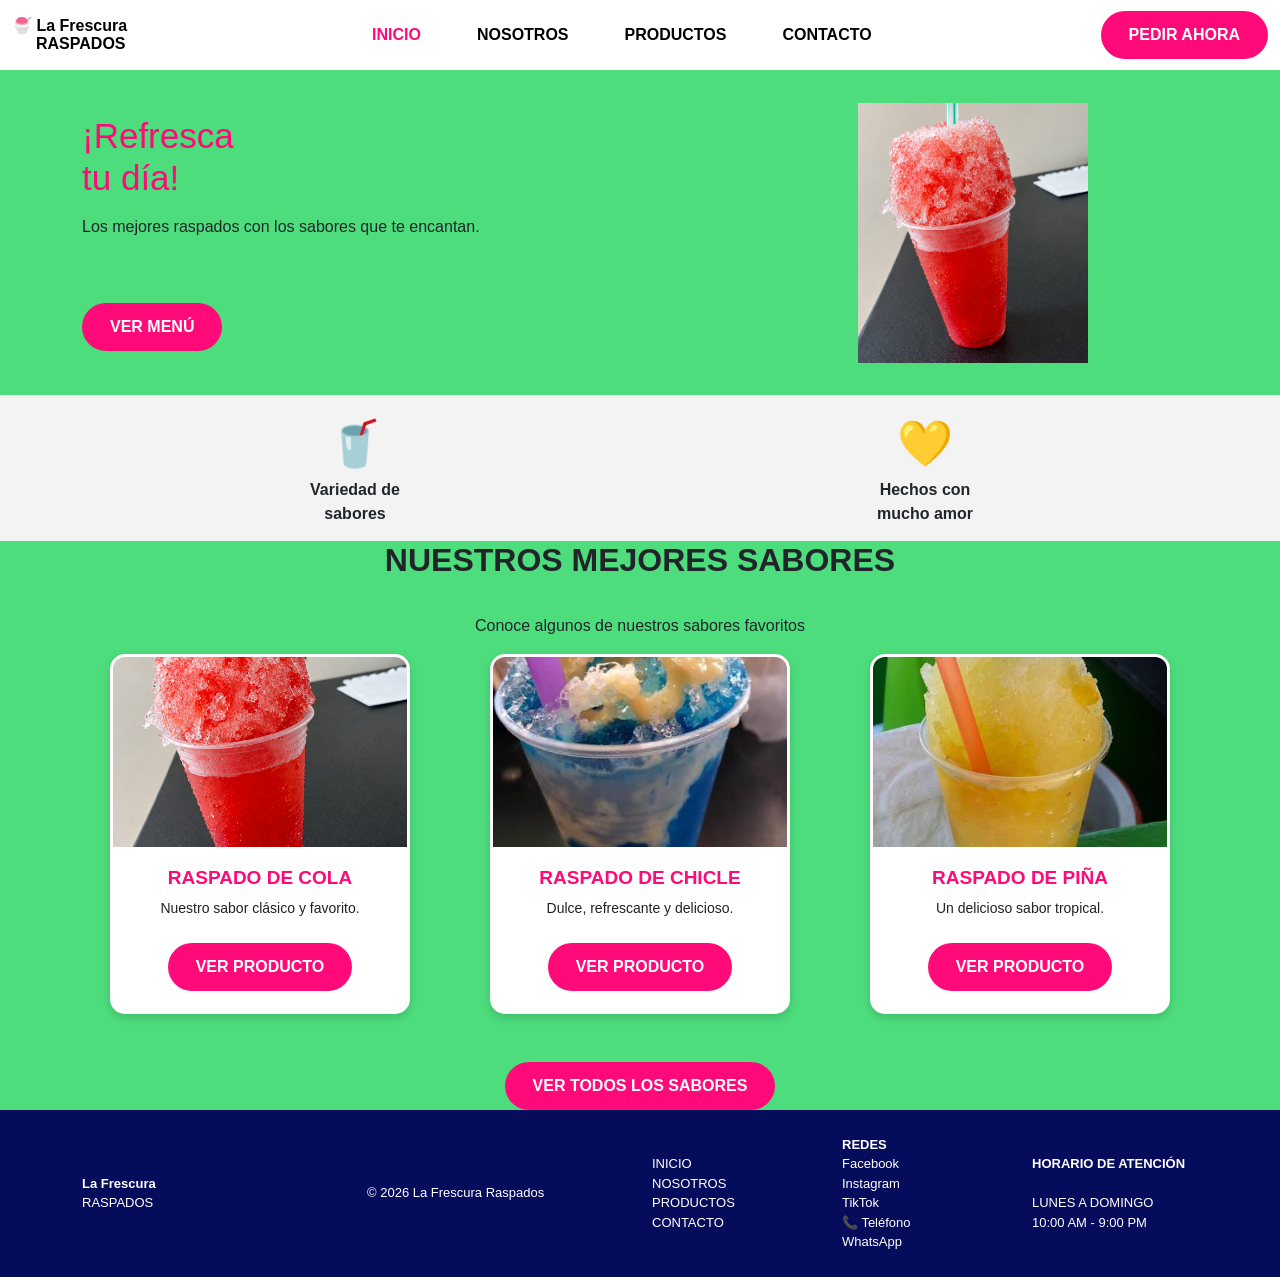
==== index.html @ 3ebfecfa "first commit" ====
<!DOCTYPE html>
<html lang="es">

<head>
    <meta charset="UTF-8">
    <meta name="viewport" content="width=device-width, initial-scale=1.0">

    <title>La Frescura Raspados</title>

    <link rel="stylesheet" href="css/bootstrap.css">
    <link rel="stylesheet" href="css/estilo.css">
</head>

<body>

<nav class="navbar navbar-expand">
    <div class="container-fluid">

        <a class="navbar-brand" href="index.html">
            🍧 La Frescura<br>
            <span class="ms-4">RASPADOS</span>
        </a>

        <div class="navbar-nav mx-auto">
            <a class="nav-link active" href="index.html">INICIO</a>
            <a class="nav-link" href="nosotros.html">NOSOTROS</a>
            <a class="nav-link" href="productos.html">PRODUCTOS</a>
            <a class="nav-link" href="contacto.html">CONTACTO</a>
        </div>

        <a href="productos.html" class="btn btn-rosado">
            PEDIR AHORA
        </a>

    </div>
</nav>


<section class="fondo-verde hero">

    <div class="container">

        <div class="row align-items-center">

            <div class="col-md-7">

                <h1>¡Refresca<br>tu día!</h1>

                <p class="mt-3">
                    Los mejores raspados con los sabores que te encantan.
                </p>

                <a href="productos.html"
                   class="btn btn-rosado mt-5">

                    VER MENÚ

                </a>

            </div>

            <div class="col-md-5 text-center">

                <img src="img/ba75a907-66b9-4c83-8964-df382645d1fd.png"
                     class="hero-img"
                     alt="Raspado">

            </div>

        </div>

    </div>

</section>


<section class="ventajas">

    <div class="container">

        <div class="row text-center">

            <div class="col-md-6">

                <div class="icono-ventaja">🥤</div>

                <div class="ventaja-texto">
                    Variedad de<br>sabores
                </div>

            </div>

            <div class="col-md-6">

                <div class="icono-ventaja">💛</div>

                <div class="ventaja-texto">
                    Hechos con<br>mucho amor
                </div>

            </div>

        </div>

    </div>

</section>
<!-- MEJORES SABORES -->

<section class="fondo-verde mejores-sabores">

    <div class="container">

        <h2 class="titulo-seccion">
            NUESTROS MEJORES SABORES
        </h2>

        <p class="text-center subtitulo-sabores">
            Conoce algunos de nuestros sabores favoritos
        </p>


        <div class="row g-4 justify-content-center">


            <!-- COLA -->

            <div class="col-12 col-sm-6 col-lg-4">

                <div class="card producto-card h-100">

                    <img src="img/ba75a907-66b9-4c83-8964-df382645d1fd.png"
                         class="card-img-top"
                         alt="Raspado de Cola">

                    <div class="card-body text-center">

                        <h5 class="card-title">
                            RASPADO DE COLA
                        </h5>

                        <p class="card-text">
                            Nuestro sabor clásico y favorito.
                        </p>

                        <a href="productos.html"
                           class="btn btn-rosado">

                            VER PRODUCTO

                        </a>

                    </div>

                </div>

            </div>


            <!-- CHICLE -->

            <div class="col-12 col-sm-6 col-lg-4">

                <div class="card producto-card h-100">

                    <img src="img/images.jpeg"
                         class="card-img-top"
                         alt="Raspado de Chicle">

                    <div class="card-body text-center">

                        <h5 class="card-title">
                            RASPADO DE CHICLE
                        </h5>

                        <p class="card-text">
                            Dulce, refrescante y delicioso.
                        </p>

                        <a href="productos.html"
                           class="btn btn-rosado">

                            VER PRODUCTO

                        </a>

                    </div>

                </div>

            </div>


            <!-- PIÑA -->

            <div class="col-12 col-sm-6 col-lg-4">

                <div class="card producto-card h-100">

                    <img src="img/images (1).jpeg"
                         class="card-img-top"
                         alt="Raspado de Piña">

                    <div class="card-body text-center">

                        <h5 class="card-title">
                            RASPADO DE PIÑA
                        </h5>

                        <p class="card-text">
                            Un delicioso sabor tropical.
                        </p>

                        <a href="productos.html"
                           class="btn btn-rosado">

                            VER PRODUCTO

                        </a>

                    </div>

                </div>

            </div>


        </div>


        <div class="text-center mt-5">

            <a href="productos.html"
               class="btn btn-rosado">

                VER TODOS LOS SABORES

            </a>

        </div>

    </div>

</section>


<footer>

    <div class="container">

        <div class="row align-items-center">

            <div class="col-md-3">
                <strong>La Frescura</strong><br>
                RASPADOS
            </div>

            <div class="col-md-3">
                © 2026 La Frescura Raspados
            </div>

            <div class="col-md-2">

                <ul>
                    <li><a href="index.html">INICIO</a></li>
                    <li><a href="nosotros.html">NOSOTROS</a></li>
                    <li><a href="productos.html">PRODUCTOS</a></li>
                    <li><a href="contacto.html">CONTACTO</a></li>
                </ul>

            </div>

            <div class="col-md-2">

                <strong>REDES</strong><br>
                Facebook<br>
                Instagram<br>
                TikTok<br>
                📞 Teléfono<br>
                WhatsApp

            </div>

            <div class="col-md-2">

                <strong>HORARIO DE ATENCIÓN</strong>
                <br><br>
                LUNES A DOMINGO<br>
                10:00 AM - 9:00 PM

            </div>

        </div>

    </div>

</footer>

</body>
</html>
---- css/estilo.css ----
:root {
    --verde: #4ddd7d;
    --rosado: #ff0a78;
    --azul: #060c5c;
    --blanco: #ffffff;
    --gris: #f3f3f3;
    --negro: #000000;
}

body {
    margin: 0;
    font-family: Arial, Helvetica, sans-serif;
    background-color: var(--gris);
}

.navbar {
    background-color: var(--blanco);
    min-height: 70px;
}

.navbar-brand {
    font-weight: bold;
    font-size: 16px;
    line-height: 18px;
}

.logo-helado {
    color: var(--rosado);
    font-size: 25px;
}

.nav-link {
    color: var(--negro) !important;
    font-weight: bold;
    margin: 0 20px;
}

.nav-link:hover,
.nav-link.active {
    color: var(--rosado) !important;
}

.btn-rosado {
    background-color: var(--rosado);
    color: white;
    border: none;
    border-radius: 25px;
    padding: 12px 28px;
    font-weight: bold;
}

.btn-rosado:hover {
    background-color: #df0064;
    color: white;
}

.fondo-verde {
    background-color: var(--verde);
}

/* INICIO */

.hero {
    min-height: 325px;
    display: flex;
    align-items: center;
}

.hero h1 {
    color: var(--rosado);
    font-size: 35px;
    font-weight: normal;
}

.hero-img {
    width: 230px;
    height: 260px;
    object-fit: cover;
}

.ventajas {
    background-color: var(--gris);
    padding: 15px 0;
}

.icono-ventaja {
    font-size: 45px;
}

.ventaja-texto {
    font-weight: bold;
}

/* NOSOTROS */

.nosotros {
    padding: 25px 0;
}

.img-local {
    width: 100%;
    max-width: 300px;
    height: 290px;
    object-fit: cover;
}

.titulo-seccion {
    font-weight: bold;
    text-align: center;
    margin-bottom: 35px;
}

.valores {
    padding: 20px 0;
    background-color: var(--gris);
}

.valor-icono {
    font-size: 35px;
}

/* PRODUCTOS */

/* PRODUCTOS */

.productos {
    padding: 40px 0 60px;
}

.producto-card {
    width: 100%;
    max-width: 300px;
    margin: auto;
    border: 3px solid #ffffff;
    border-radius: 15px;
    overflow: hidden;
    background-color: #ffffff;
    box-shadow: 0 4px 10px rgba(0, 0, 0, 0.15);
    transition: transform 0.2s;
}

.producto-card:hover {
    transform: translateY(-5px);
}

.producto-card img {
    width: 100%;
    height: 190px;
    object-fit: cover;
}

.producto-card .card-body {
    padding: 20px;
}

.producto-card .card-title {
    color: #ff0a78;
    font-weight: bold;
    font-size: 19px;
}

.producto-card .card-text {
    color: #222;
    font-size: 14px;
}

.producto-card .btn-rosado {
    margin-top: 8px;
}

/* CONTACTO */

.contacto {
    padding: 30px 0 50px;
}

.dato-contacto {
    font-size: 17px;
    font-weight: bold;
    margin-bottom: 35px;
}

.form-control {
    border-radius: 0;
    border: none;
    padding: 10px;
}

/* DETALLE PRODUCTO */

.detalle-producto {
    padding: 25px 0;
}

.detalle-img {
    width: 100%;
    max-width: 380px;
    height: 400px;
    object-fit: cover;
}

.precio {
    color: var(--rosado);
    font-size: 28px;
    font-weight: bold;
}

.btn-tamano {
    background-color: white;
    color: black;
    border: none;
    border-radius: 15px;
    padding: 8px 20px;
    font-weight: bold;
    margin-right: 15px;
}

.btn-tamano.activo {
    background-color: var(--rosado);
}

/* FOOTER */

footer {
    background-color: var(--azul);
    color: white;
    padding: 25px 0;
    font-size: 13px;
}

footer a {
    color: white;
    text-decoration: none;
}

footer a:hover {
    color: var(--rosado);
}

footer ul {
    list-style: none;
    padding: 0;
    margin: 0;
}

@media (max-width: 768px) {

    .hero {
        text-align: center;
        padding: 35px 0;
    }

    .hero-img {
        margin-top: 30px;
    }

    .nav-link {
        margin: 5px 0;
    }

    footer {
        text-align: center;
    }

    footer .col-md-3 {
        margin-bottom: 20px;
    }
    /* MEJORES SABORES */

.mejores-sabores {
    background-color: #ffffff;
    padding: 45px 0 55px;
}

.subtitulo-sabores {
    color: #444;
    margin-top: -20px;
    margin-bottom: 30px;
}

.sabor-card {
    border: none;
    border-radius: 15px;
    overflow: hidden;
    box-shadow: 0 4px 12px rgba(0, 0, 0, 0.15);
    max-width: 250px;
    margin: auto;
    transition: transform 0.2s;
}

.sabor-card:hover {
    transform: translateY(-5px);
}

.sabor-card img {
    width: 100%;
    height: 170px;
    object-fit: cover;
}

.sabor-card .card-body {
    padding: 18px;
}

.sabor-card h5 {
    color: #ff0a78;
    font-weight: bold;
    font-size: 17px;
}

.sabor-card p {
    color: #333;
    font-size: 14px;
    margin-bottom: 0;
}
.mejores-sabores {
    padding: 40px 0 60px;
}

.subtitulo-sabores {
    margin-top: -20px;
    margin-bottom: 30px;
    color: #222;
}
}
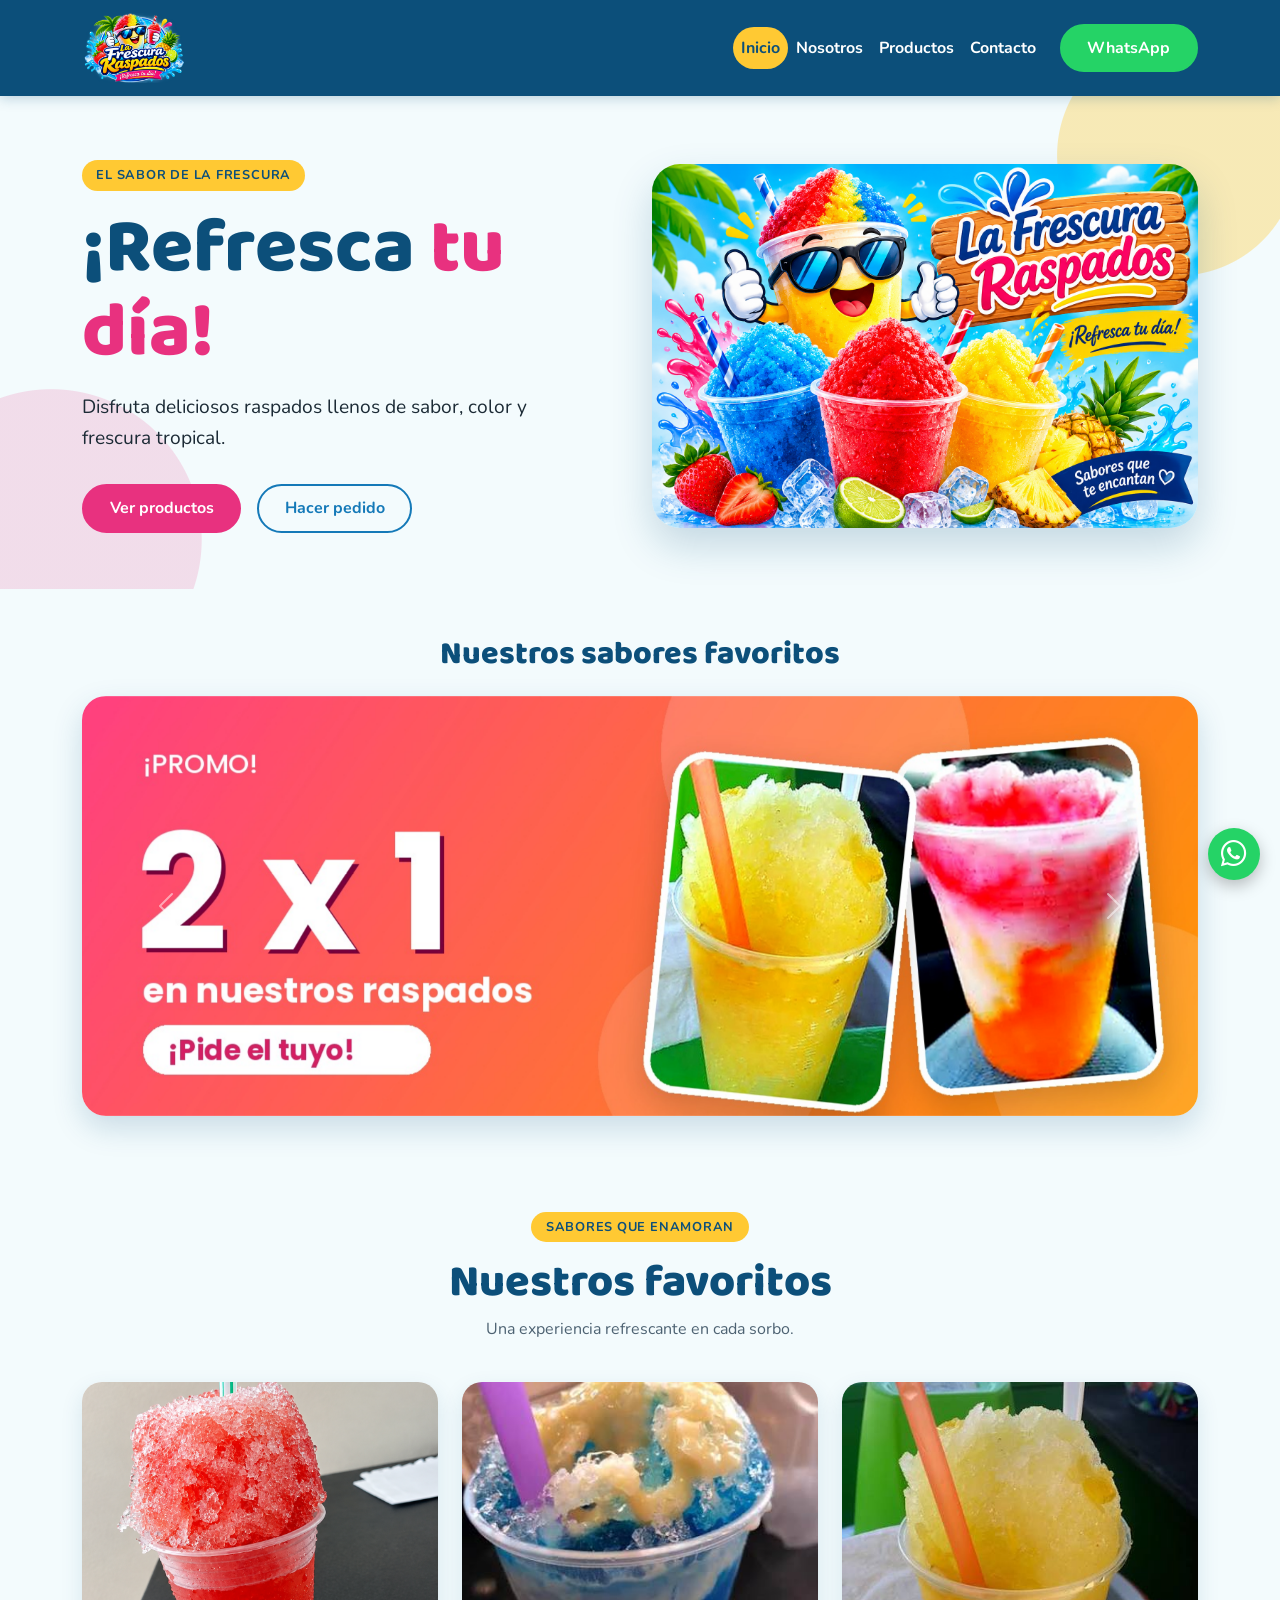
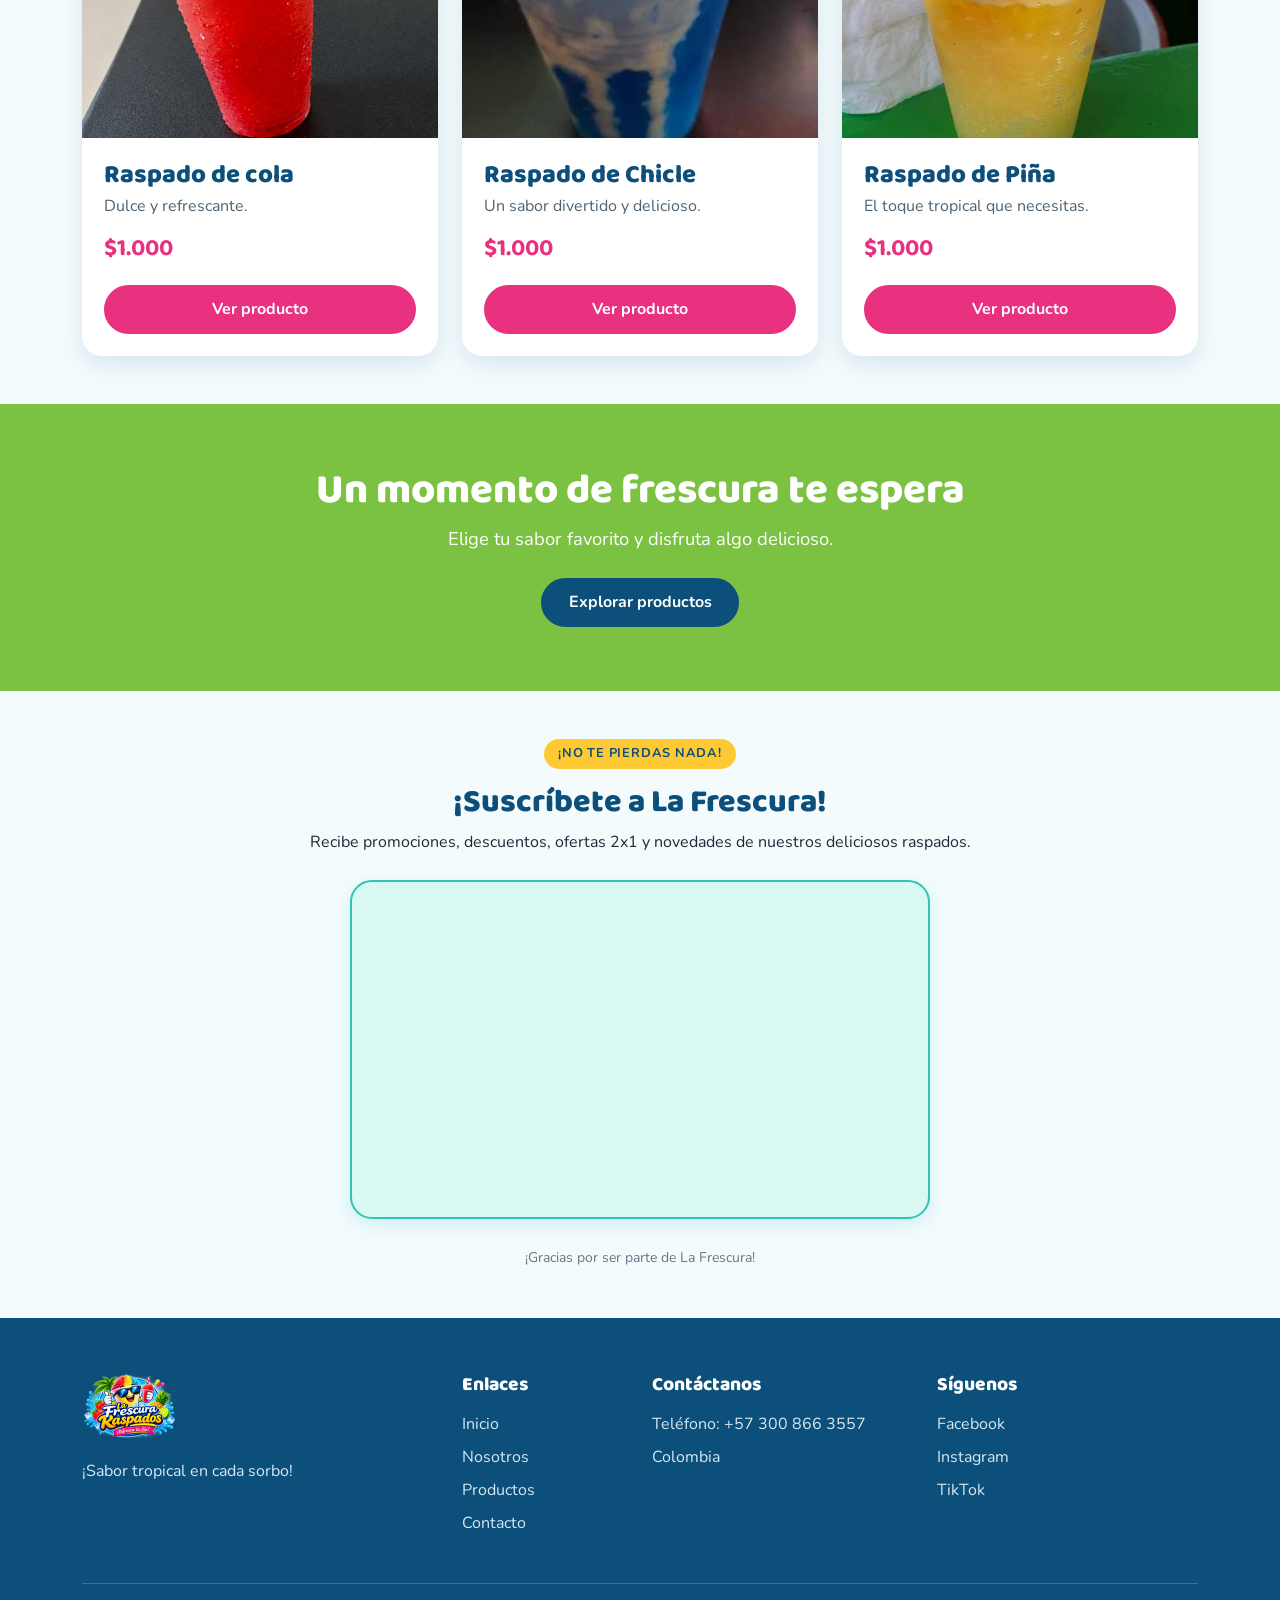
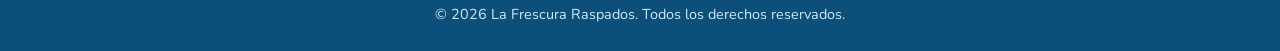
==== commit 3022b5ab: "Actualización del proyecto de raspados" ====
--- a/index.html
+++ b/index.html
@@ -1,300 +1,247 @@
 <!DOCTYPE html>
 <html lang="es">
-
+    <link rel="stylesheet" href="https://cdn.jsdelivr.net/npm/bootstrap-icons@1.11.3/font/bootstrap-icons.min.css">
 <head>
     <meta charset="UTF-8">
     <meta name="viewport" content="width=device-width, initial-scale=1.0">
-
-    <title>La Frescura Raspados</title>
-
+    <title>Inicio | La Frescura Raspados</title>
     <link rel="stylesheet" href="css/bootstrap.css">
     <link rel="stylesheet" href="css/estilo.css">
 </head>
-
 <body>
 
-<nav class="navbar navbar-expand">
-    <div class="container-fluid">
-
-        <a class="navbar-brand" href="index.html">
-            🍧 La Frescura<br>
-            <span class="ms-4">RASPADOS</span>
-        </a>
-
-        <div class="navbar-nav mx-auto">
-            <a class="nav-link active" href="index.html">INICIO</a>
-            <a class="nav-link" href="nosotros.html">NOSOTROS</a>
-            <a class="nav-link" href="productos.html">PRODUCTOS</a>
-            <a class="nav-link" href="contacto.html">CONTACTO</a>
-        </div>
-
-        <a href="productos.html" class="btn btn-rosado">
-            PEDIR AHORA
-        </a>
-
+<nav class="navbar navbar-expand-lg navbar-dark barra-navegacion sticky-top">
+    <div class="container">
+
+       <a class="navbar-brand logo" href="index.html">
+    <img src="./img/Logo tropical de raspados refrescantes.png"
+         alt="La Frescura Raspados"
+         class="logo-imagen">
+</a>
+
+        <button class="navbar-toggler" type="button" data-bs-toggle="collapse"
+                data-bs-target="#menuPrincipal" aria-controls="menuPrincipal"
+                aria-expanded="false" aria-label="Abrir menú">
+            <span class="navbar-toggler-icon"></span>
+        </button>
+
+        <div class="collapse navbar-collapse" id="menuPrincipal">
+            <ul class="navbar-nav ms-auto align-items-lg-center">
+                <li class="nav-item"><a class="nav-link activo" href="index.html">Inicio</a></li>
+                <li class="nav-item"><a class="nav-link" href="nosotros.html">Nosotros</a></li>
+                <li class="nav-item"><a class="nav-link" href="productos.html">Productos</a></li>
+                <li class="nav-item"><a class="nav-link" href="contacto.html">Contacto</a></li>
+                <li class="nav-item ms-lg-3">
+                    <a class="btn btn-whatsapp" href="https://wa.me/573008663557" target="_blank">
+                        WhatsApp
+                    </a>
+                </li>
+            </ul>
+        </div>
     </div>
 </nav>
 
-
-<section class="fondo-verde hero">
-
+<header class="portada">
     <div class="container">
-
         <div class="row align-items-center">
-
-            <div class="col-md-7">
-
-                <h1>¡Refresca<br>tu día!</h1>
-
-                <p class="mt-3">
-                    Los mejores raspados con los sabores que te encantan.
-                </p>
-
-                <a href="productos.html"
-                   class="btn btn-rosado mt-5">
-
-                    VER MENÚ
-
-                </a>
-
-            </div>
-
-            <div class="col-md-5 text-center">
-
-                <img src="img/ba75a907-66b9-4c83-8964-df382645d1fd.png"
-                     class="hero-img"
-                     alt="Raspado">
-
-            </div>
-
-        </div>
-
-    </div>
-
-</section>
-
-
-<section class="ventajas">
-
+            <div class="col-lg-6 texto-portada">
+                <span class="etiqueta">EL SABOR DE LA FRESCURA</span>
+                <h1>¡Refresca <span>tu día!</span></h1>
+                <p>Disfruta deliciosos raspados llenos de sabor, color y frescura tropical.</p>
+                <div class="d-flex flex-wrap gap-3">
+                    <a href="productos.html" class="btn btn-rosa">Ver productos</a>
+                    <a href="https://wa.me/573008663557?text=Hola,%20quiero%20hacer%20un%20pedido"
+                       class="btn btn-outline-azul" target="_blank">Hacer pedido</a>
+                </div>
+            </div>
+            <div class="col-lg-6">
+                <img src="img/Cartel tropical de raspados refrescantes.png"
+                     class="img-fluid imagen-portada"
+                     alt="Raspados tropicales de fresa, chicle y piña">
+            </div>
+        </div>
+    </div>
+</header>
+
+<section class="container py-5">
+    <h2 class="text-center mb-4">Nuestros sabores favoritos</h2>
+
+    <div id="carruselSabores" class="carousel slide" data-bs-ride="carousel">
+
+        <div class="carousel-inner">
+
+            <div class="carousel-item active">
+                <img src="img/banner_1_2x1.jpg" class="d-block w-100" alt="Raspado de piña">
+                <div class="carousel-caption">
+                </div>
+            </div>
+
+            <div class="carousel-item">
+                <img src="img/banner_2_cola.jpg" class="d-block w-100" alt="Raspado de piña y cola">
+                <div class="carousel-caption">
+                </div>
+            </div>
+
+            <div class="carousel-item">
+                <img src="img/banner_3_bien_frio.jpg" class="d-block w-100" alt="Raspado de limon">
+                <div class="carousel-caption">
+                </div>
+            </div>
+
+        </div>
+
+        <button class="carousel-control-prev" type="button"
+            data-bs-target="#carruselSabores" data-bs-slide="prev">
+            <span class="carousel-control-prev-icon"></span>
+        </button>
+
+        <button class="carousel-control-next" type="button"
+            data-bs-target="#carruselSabores" data-bs-slide="next">
+            <span class="carousel-control-next-icon"></span>
+        </button>
+
+    </div>
+</section>
+
+<section class="seccion container py-5">
+    <div class="titulo-seccion text-center">
+        <span class="etiqueta">SABORES QUE ENAMORAN</span>
+        <h2>Nuestros favoritos</h2>
+        <p>Una experiencia refrescante en cada sorbo.</p>
+    </div>
+
+    <div class="row g-4 mt-3">
+        <div class="col-md-4">
+            <article class="producto-card">
+                <img src="img/ba75a907-66b9-4c83-8964-df382645d1fd.png" class="producto-foto foto-fresa"
+                     alt="Raspado de fresa">
+                <div class="producto-info">
+                    <h3>Raspado de cola</h3>
+                    <p>Dulce y refrescante.</p>
+                    <strong>$1.000</strong>
+                    <a href="productos.html" class="btn btn-rosa w-100 mt-3">Ver producto</a>
+                </div>
+            </article>
+        </div>
+
+        <div class="col-md-4">
+            <article class="producto-card">
+                <img src="img/images.jpeg" class="producto-foto foto-chicle"
+                     alt="Raspado de chicle">
+                <div class="producto-info">
+                    <h3>Raspado de Chicle</h3>
+                    <p>Un sabor divertido y delicioso.</p>
+                    <strong>$1.000</strong>
+                    <a href="productos.html" class="btn btn-rosa w-100 mt-3">Ver producto</a>
+                </div>
+            </article>
+        </div>
+
+        <div class="col-md-4">
+            <article class="producto-card">
+                <img src="img/images (1).jpeg" class="producto-foto foto-pina"
+                     alt="Raspado de piña">
+                <div class="producto-info">
+                    <h3>Raspado de Piña</h3>
+                    <p>El toque tropical que necesitas.</p>
+                    <strong>$1.000</strong>
+                    <a href="productos.html" class="btn btn-rosa w-100 mt-3">Ver producto</a>
+                </div>
+            </article>
+        </div>
+    </div>
+</section>
+
+<section class="franja-verde">
+    <div class="container text-center">
+        <h2>Un momento de frescura te espera</h2>
+        <p>Elige tu sabor favorito y disfruta algo delicioso.</p>
+        <a href="productos.html" class="btn btn-azul">Explorar productos</a>
+    </div>
+</section>
+
+<section class="suscripcion py-5">
+    <div class="container text-center">
+
+        <span class="etiqueta">¡NO TE PIERDAS NADA!</span>
+
+        <h2>¡Suscríbete a La Frescura!</h2>
+
+        <p>
+            Recibe promociones, descuentos, ofertas 2x1
+            y novedades de nuestros deliciosos raspados.
+        </p>
+
+        <div class="newsletter-contenedor">
+            <iframe
+                width="540"
+                height="305"
+                src="https://3475ad88.sibforms.com/v2/serve/[base64]"
+                frameborder="0"
+                scrolling="auto"
+                allowfullscreen
+                loading="lazy">
+            </iframe>
+        </div>
+
+        <small>¡Gracias por ser parte de La Frescura!</small>
+
+    </div>
+</section>
+
+<footer class="pie-pagina">
     <div class="container">
-
-        <div class="row text-center">
-
-            <div class="col-md-6">
-
-                <div class="icono-ventaja">🥤</div>
-
-                <div class="ventaja-texto">
-                    Variedad de<br>sabores
-                </div>
-
-            </div>
-
-            <div class="col-md-6">
-
-                <div class="icono-ventaja">💛</div>
-
-                <div class="ventaja-texto">
-                    Hechos con<br>mucho amor
-                </div>
-
-            </div>
-
-        </div>
-
-    </div>
-
-</section>
-<!-- MEJORES SABORES -->
-
-<section class="fondo-verde mejores-sabores">
-
-    <div class="container">
-
-        <h2 class="titulo-seccion">
-            NUESTROS MEJORES SABORES
-        </h2>
-
-        <p class="text-center subtitulo-sabores">
-            Conoce algunos de nuestros sabores favoritos
-        </p>
-
-
-        <div class="row g-4 justify-content-center">
-
-
-            <!-- COLA -->
-
-            <div class="col-12 col-sm-6 col-lg-4">
-
-                <div class="card producto-card h-100">
-
-                    <img src="img/ba75a907-66b9-4c83-8964-df382645d1fd.png"
-                         class="card-img-top"
-                         alt="Raspado de Cola">
-
-                    <div class="card-body text-center">
-
-                        <h5 class="card-title">
-                            RASPADO DE COLA
-                        </h5>
-
-                        <p class="card-text">
-                            Nuestro sabor clásico y favorito.
-                        </p>
-
-                        <a href="productos.html"
-                           class="btn btn-rosado">
-
-                            VER PRODUCTO
-
-                        </a>
-
-                    </div>
-
-                </div>
-
-            </div>
-
-
-            <!-- CHICLE -->
-
-            <div class="col-12 col-sm-6 col-lg-4">
-
-                <div class="card producto-card h-100">
-
-                    <img src="img/images.jpeg"
-                         class="card-img-top"
-                         alt="Raspado de Chicle">
-
-                    <div class="card-body text-center">
-
-                        <h5 class="card-title">
-                            RASPADO DE CHICLE
-                        </h5>
-
-                        <p class="card-text">
-                            Dulce, refrescante y delicioso.
-                        </p>
-
-                        <a href="productos.html"
-                           class="btn btn-rosado">
-
-                            VER PRODUCTO
-
-                        </a>
-
-                    </div>
-
-                </div>
-
-            </div>
-
-
-            <!-- PIÑA -->
-
-            <div class="col-12 col-sm-6 col-lg-4">
-
-                <div class="card producto-card h-100">
-
-                    <img src="img/images (1).jpeg"
-                         class="card-img-top"
-                         alt="Raspado de Piña">
-
-                    <div class="card-body text-center">
-
-                        <h5 class="card-title">
-                            RASPADO DE PIÑA
-                        </h5>
-
-                        <p class="card-text">
-                            Un delicioso sabor tropical.
-                        </p>
-
-                        <a href="productos.html"
-                           class="btn btn-rosado">
-
-                            VER PRODUCTO
-
-                        </a>
-
-                    </div>
-
-                </div>
-
-            </div>
-
-
-        </div>
-
-
-        <div class="text-center mt-5">
-
-            <a href="productos.html"
-               class="btn btn-rosado">
-
-                VER TODOS LOS SABORES
-
-            </a>
-
-        </div>
-
-    </div>
-
-</section>
-
-
-<footer>
-
-    <div class="container">
-
-        <div class="row align-items-center">
-
-            <div class="col-md-3">
-                <strong>La Frescura</strong><br>
-                RASPADOS
-            </div>
-
-            <div class="col-md-3">
-                © 2026 La Frescura Raspados
-            </div>
-
-            <div class="col-md-2">
-
-                <ul>
-                    <li><a href="index.html">INICIO</a></li>
-                    <li><a href="nosotros.html">NOSOTROS</a></li>
-                    <li><a href="productos.html">PRODUCTOS</a></li>
-                    <li><a href="contacto.html">CONTACTO</a></li>
-                </ul>
-
-            </div>
-
-            <div class="col-md-2">
-
-                <strong>REDES</strong><br>
-                Facebook<br>
-                Instagram<br>
-                TikTok<br>
-                📞 Teléfono<br>
-                WhatsApp
-
-            </div>
-
-            <div class="col-md-2">
-
-                <strong>HORARIO DE ATENCIÓN</strong>
-                <br><br>
-                LUNES A DOMINGO<br>
-                10:00 AM - 9:00 PM
-
-            </div>
-
-        </div>
-
-    </div>
-
+        <div class="row gy-4">
+            <div class="col-lg-4">
+<a class="navbar-brand logo" href="index.html">
+    <img src="./img/Logo tropical de raspados refrescantes.png"
+         alt="La Frescura Raspados"
+         class="logo-imagen">
+</a>
+                <p>¡Sabor tropical en cada sorbo!</p>
+            </div>
+            <div class="col-lg-2 col-6">
+                <h5>Enlaces</h5>
+                <a href="index.html">Inicio</a>
+                <a href="nosotros.html">Nosotros</a>
+                <a href="productos.html">Productos</a>
+                <a href="contacto.html">Contacto</a>
+            </div>
+            <div class="col-lg-3 col-6">
+                <h5>Contáctanos</h5>
+                <p>Teléfono: +57 300 866 3557</p>
+                <p>Colombia</p>
+            </div>
+            <div class="col-lg-3">
+                <h5>Síguenos</h5>
+                <div class="redes">
+                    <a href="#" aria-label="Facebook">Facebook</a>
+                    <a href="#" aria-label="Instagram">Instagram</a>
+                    <a href="#" aria-label="TikTok">TikTok</a>
+                </div>
+            </div>
+        </div>
+        <div class="copyright">
+            © 2026 La Frescura Raspados. Todos los derechos reservados.
+        </div>
+    </div>
 </footer>
 
+<a class="flotante-whatsapp"
+   href="https://wa.me/573008663557"
+   target="_blank"
+   rel="noopener noreferrer"
+   aria-label="Contactar por WhatsApp">
+    <i class="bi bi-whatsapp"></i>
+</a>
+
+<button id="volverArriba"
+        class="volver-arriba"
+        aria-label="Volver arriba">↑</button>
+
+
+
+<script src="js/bootstrap.bundle.js"></script>
+<script src="js/script.js"></script>
 </body>
 </html>
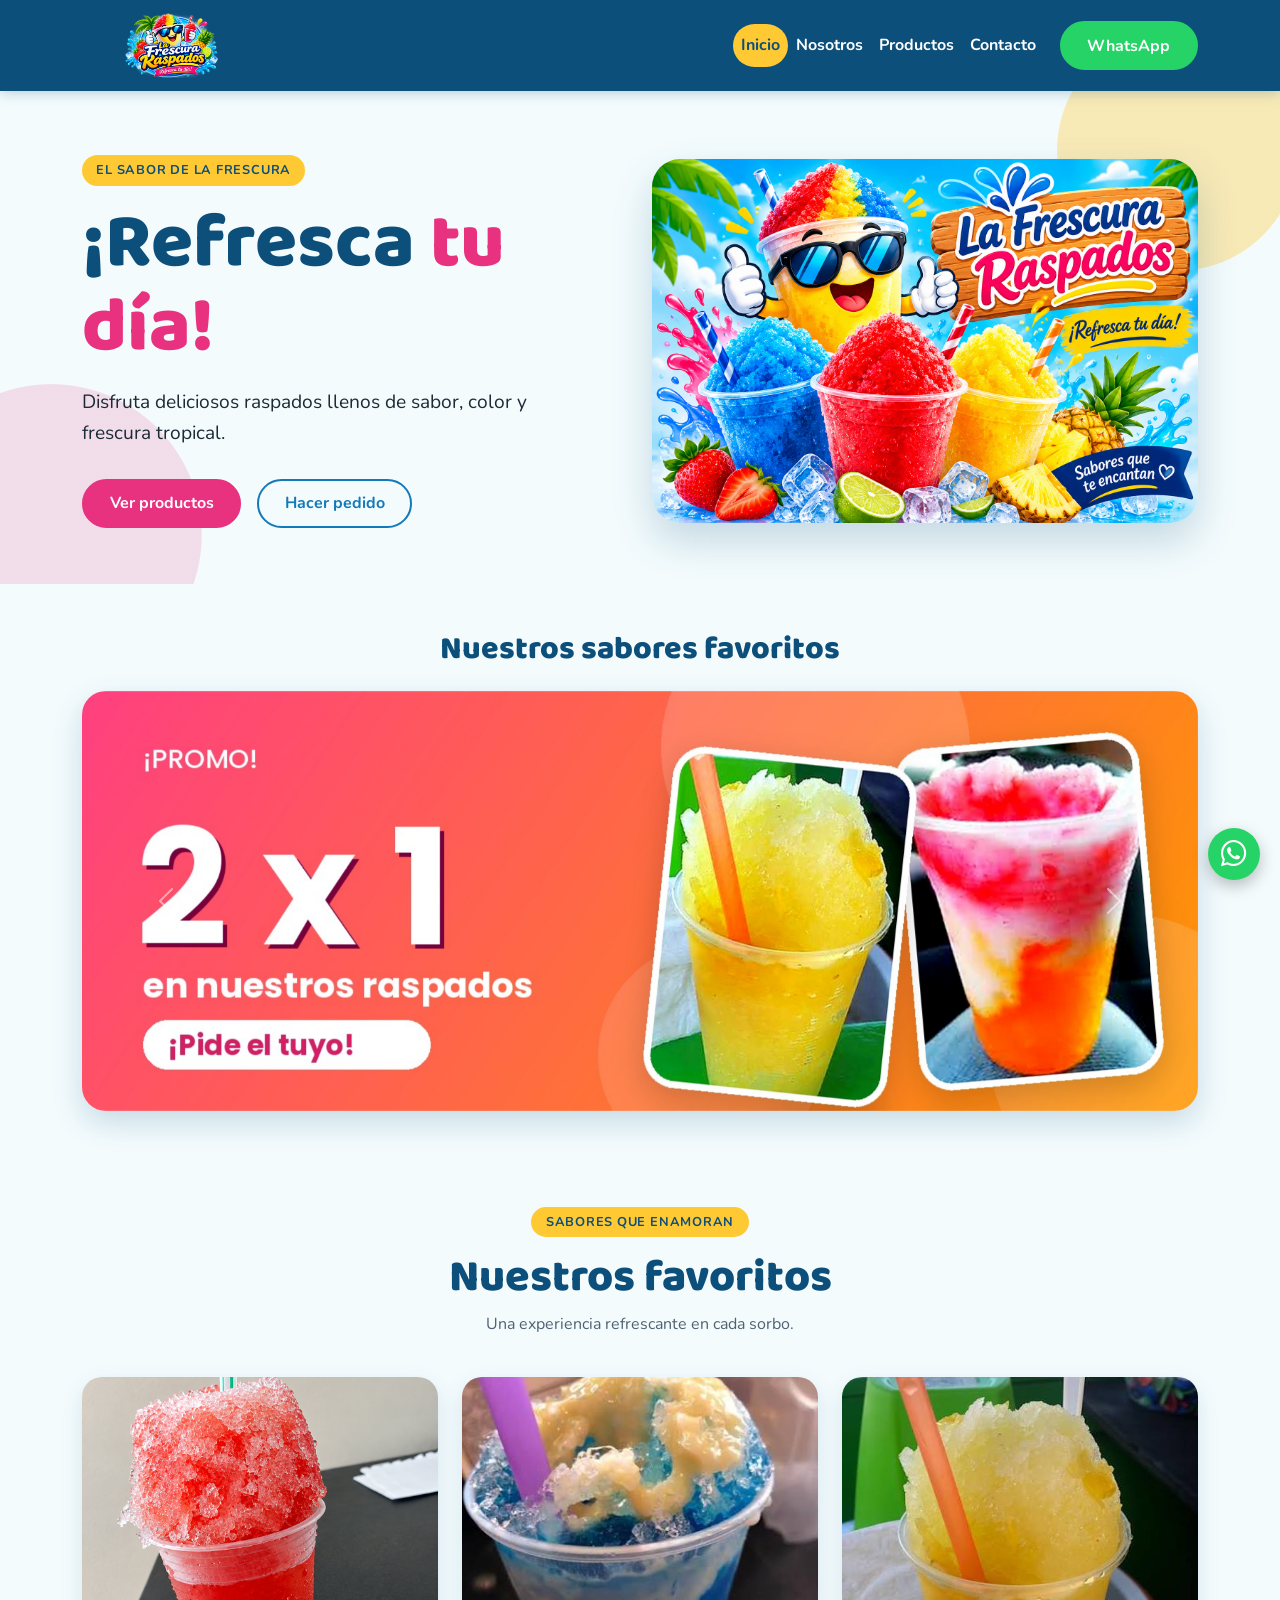
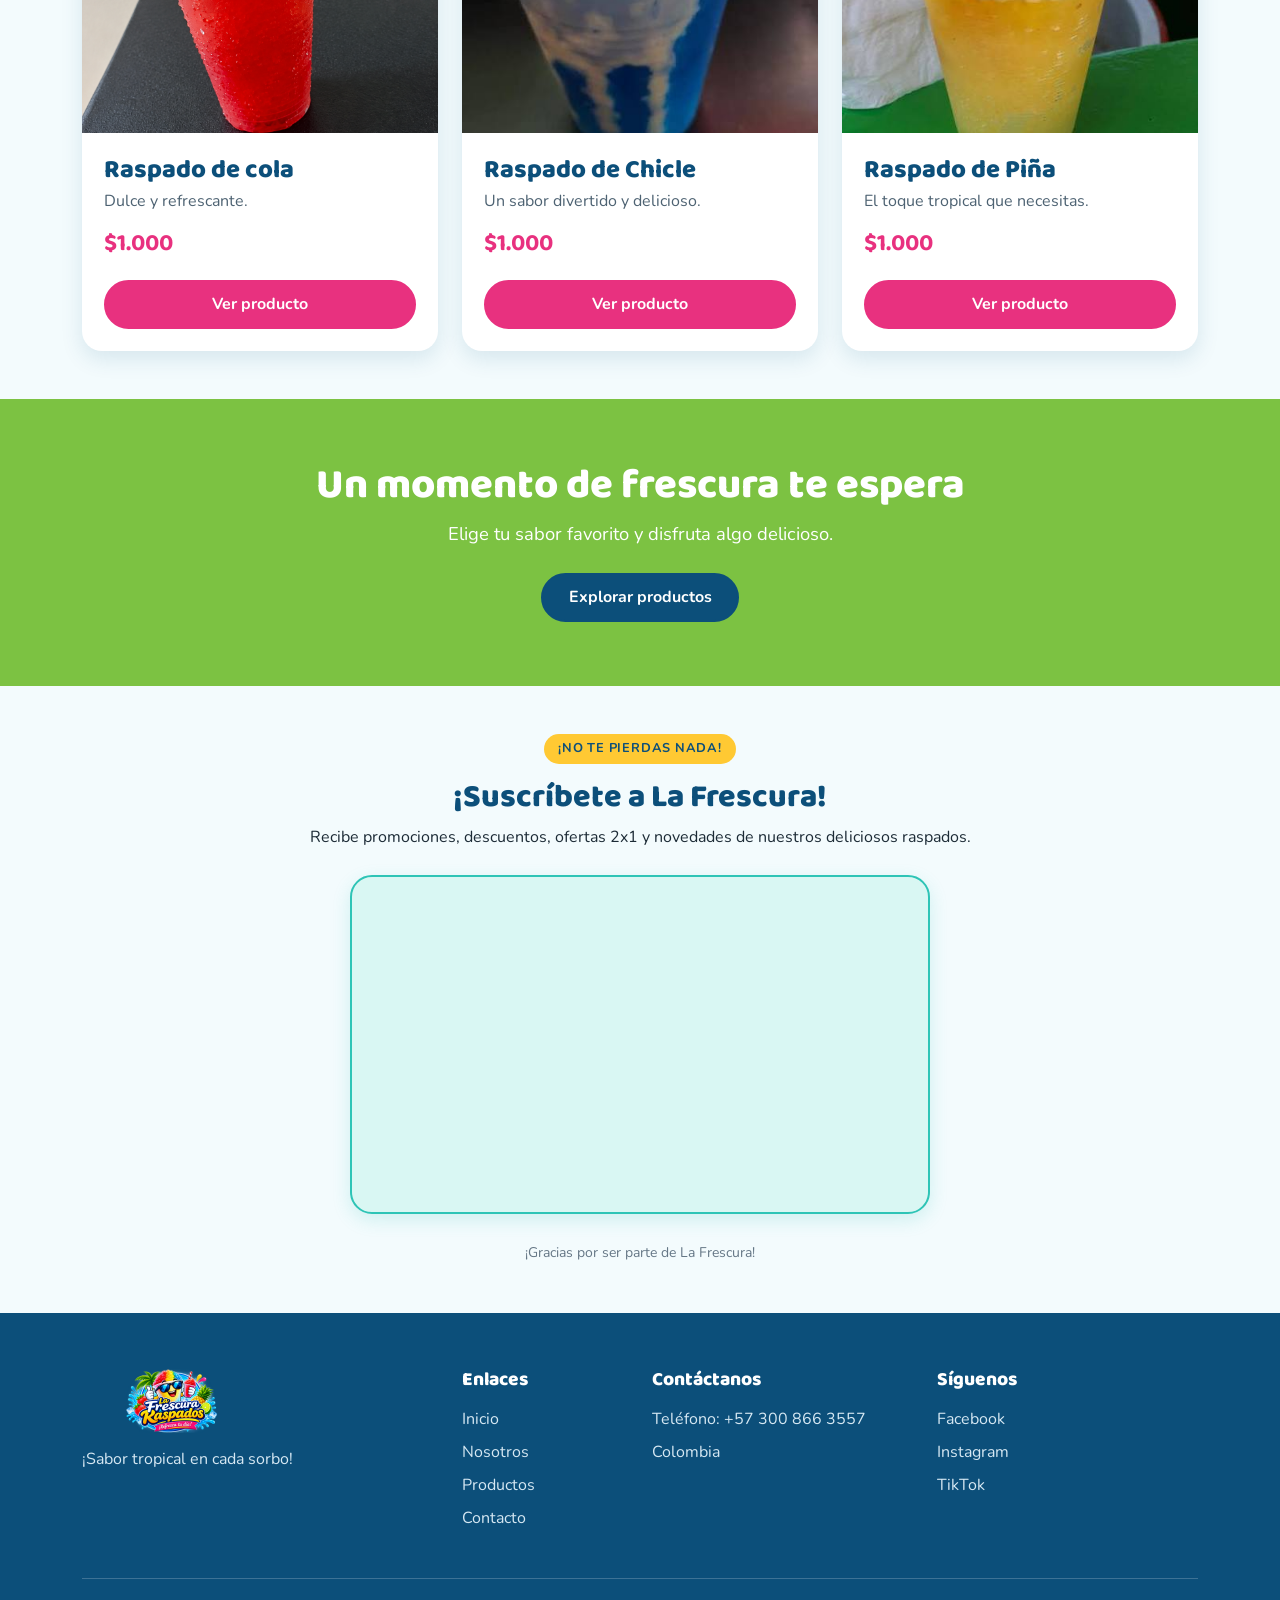
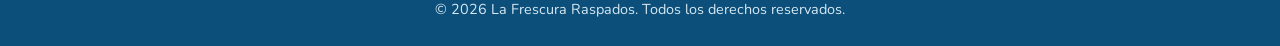
==== commit 2fcbc390: "w" ====
--- a/index.html
+++ b/index.html
@@ -1,12 +1,14 @@
 <!DOCTYPE html>
 <html lang="es">
-    <link rel="stylesheet" href="https://cdn.jsdelivr.net/npm/bootstrap-icons@1.11.3/font/bootstrap-icons.min.css">
+    
 <head>
     <meta charset="UTF-8">
     <meta name="viewport" content="width=device-width, initial-scale=1.0">
     <title>Inicio | La Frescura Raspados</title>
     <link rel="stylesheet" href="css/bootstrap.css">
     <link rel="stylesheet" href="css/estilo.css">
+    <link rel="stylesheet" href="https://cdn.jsdelivr.net/npm/bootstrap-icons@1.11.3/font/bootstrap-icons.min.css">
+<head>
 </head>
 <body>
 
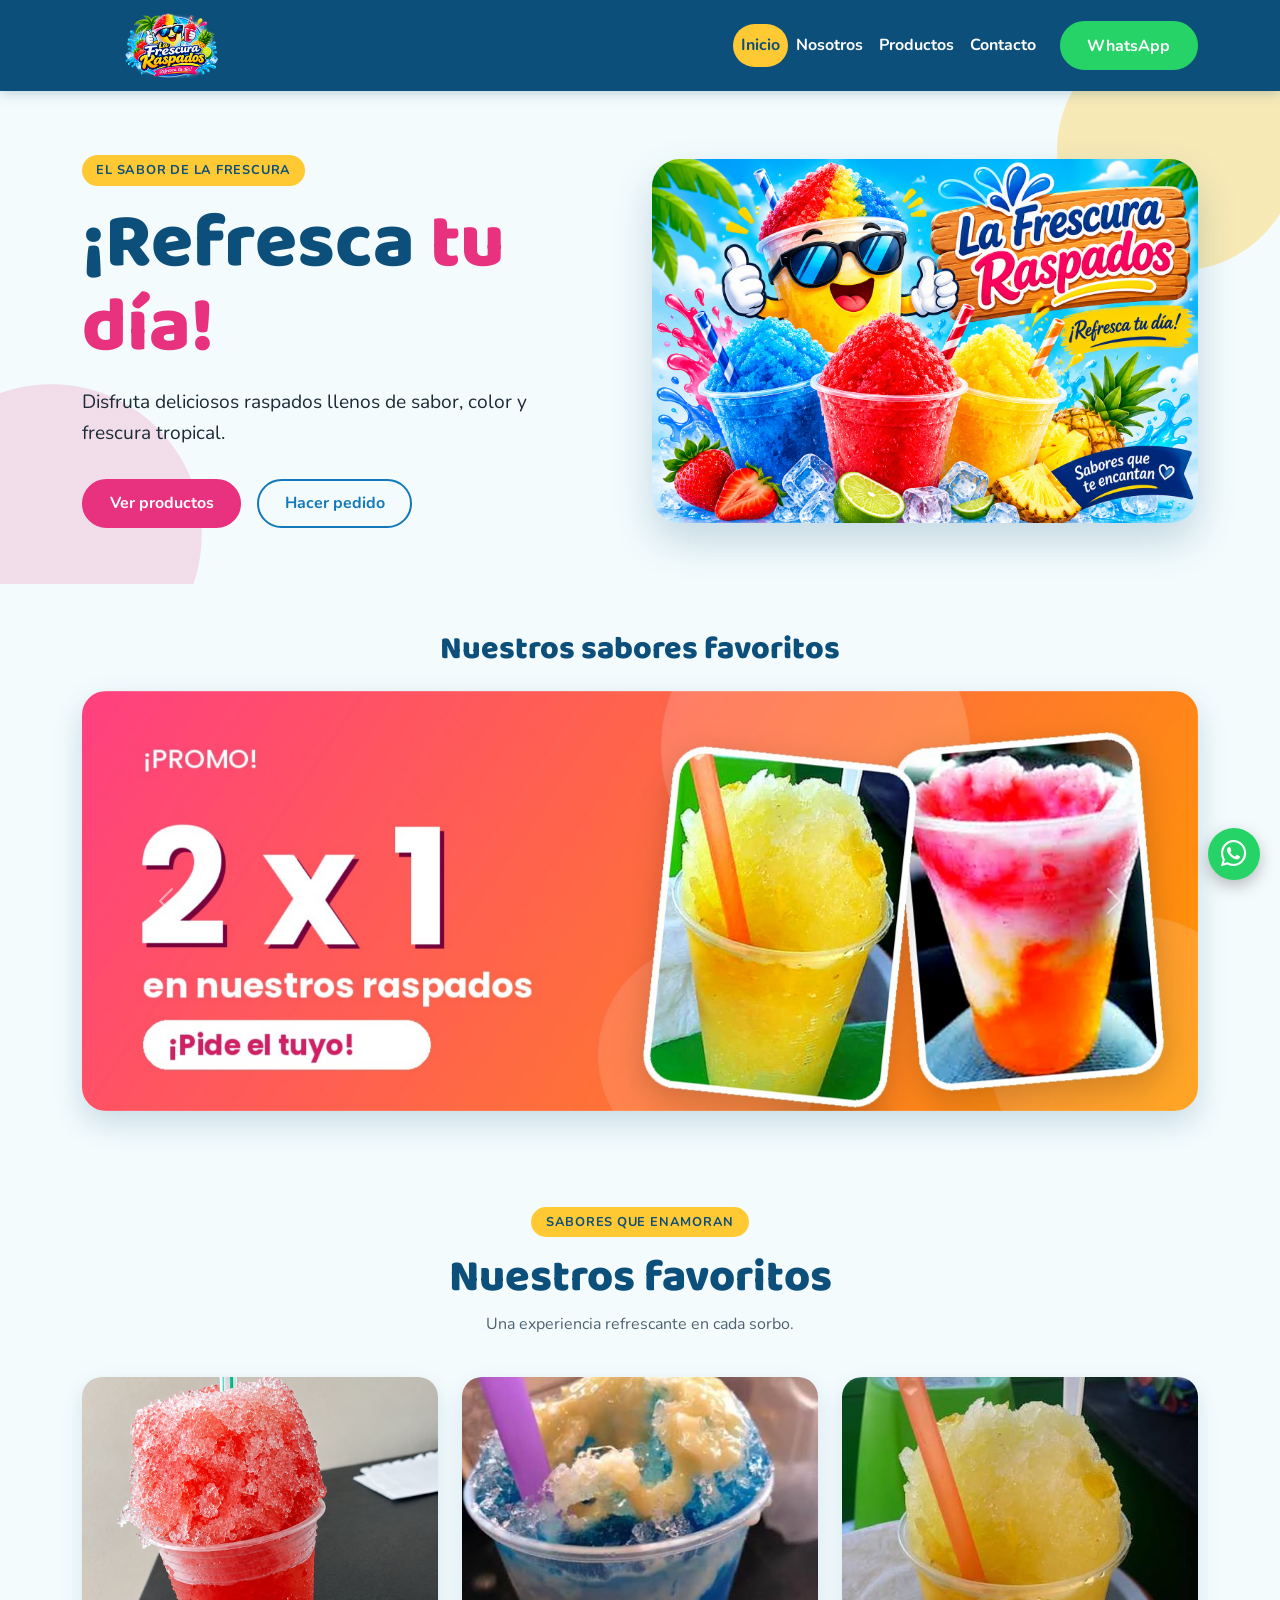
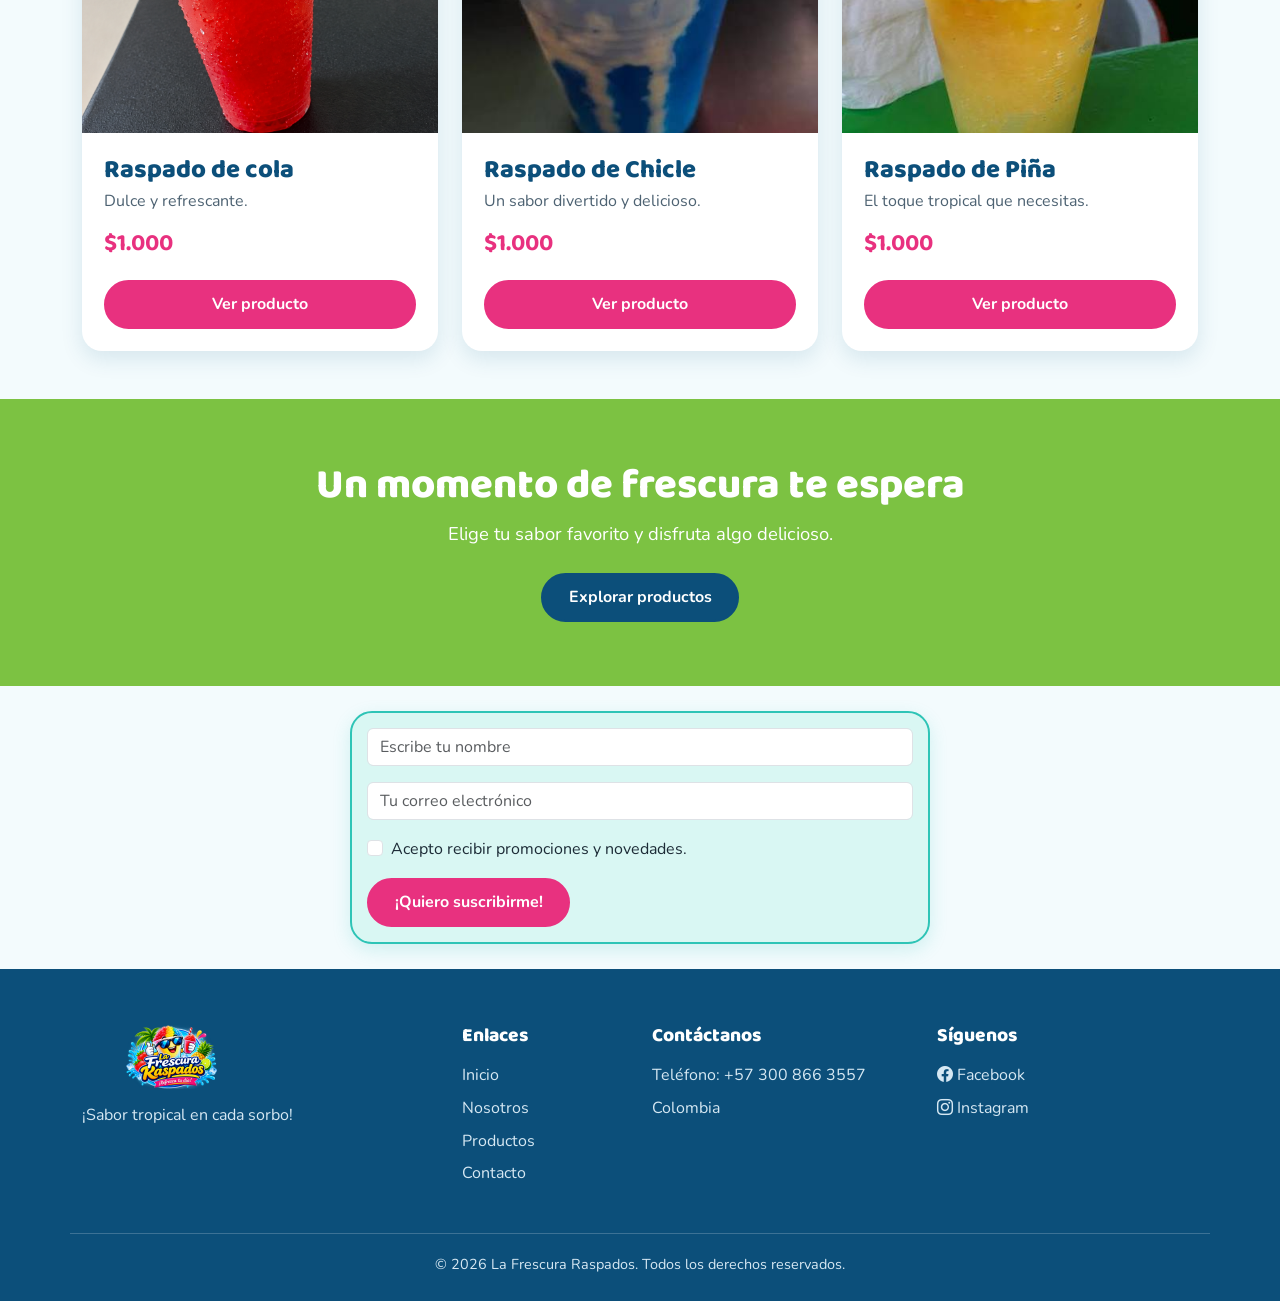
==== commit b8c46a2f: "hh" ====
--- a/index.html
+++ b/index.html
@@ -162,34 +162,65 @@
     </div>
 </section>
 
-<section class="suscripcion py-5">
-    <div class="container text-center">
-
-        <span class="etiqueta">¡NO TE PIERDAS NADA!</span>
-
-        <h2>¡Suscríbete a La Frescura!</h2>
-
-        <p>
-            Recibe promociones, descuentos, ofertas 2x1
-            y novedades de nuestros deliciosos raspados.
-        </p>
-
-        <div class="newsletter-contenedor">
-            <iframe
-                width="540"
-                height="305"
-                src="https://3475ad88.sibforms.com/v2/serve/[base64]"
-                frameborder="0"
-                scrolling="auto"
-                allowfullscreen
-                loading="lazy">
-            </iframe>
-        </div>
-
-        <small>¡Gracias por ser parte de La Frescura!</small>
-
-    </div>
-</section>
+
+<div class="newsletter-contenedor">
+
+    <form action="https://api.web3forms.com/submit" method="POST">
+
+        <!-- Clave de Web3Forms -->
+        <input type="hidden" name="access_key"
+        value="695f44c3-39dd-45e0-85ff-60c8536bd36b">
+
+        <input type="hidden" name="subject"
+        value="Nueva suscripción - La Frescura Raspados">
+
+        <input type="hidden" name="from_name"
+        value="La Frescura Raspados">
+
+        <!-- Protección contra spam -->
+        <input type="checkbox" name="botcheck"
+        style="display:none;">
+
+        <!-- Nombre -->
+        <div class="mb-3">
+            <input type="text"
+            name="name"
+            class="form-control"
+            placeholder="Escribe tu nombre"
+            required>
+        </div>
+
+        <!-- Correo -->
+        <div class="mb-3">
+            <input type="email"
+            name="email"
+            class="form-control"
+            placeholder="Tu correo electrónico"
+            required>
+        </div>
+
+        <!-- Autorización -->
+        <div class="form-check mb-3">
+            <input type="checkbox"
+            class="form-check-input"
+            id="acepto"
+            name="consentimiento"
+            value="Acepto recibir promociones"
+            required>
+
+            <label class="form-check-label" for="acepto">
+                Acepto recibir promociones y novedades.
+            </label>
+        </div>
+
+        <button type="submit" class="btn btn-rosa">
+            ¡Quiero suscribirme!
+        </button>
+
+    </form>
+
+</div>
+
 
 <footer class="pie-pagina">
     <div class="container">
@@ -216,12 +247,21 @@
             </div>
             <div class="col-lg-3">
                 <h5>Síguenos</h5>
-                <div class="redes">
-                    <a href="#" aria-label="Facebook">Facebook</a>
-                    <a href="#" aria-label="Instagram">Instagram</a>
-                    <a href="#" aria-label="TikTok">TikTok</a>
-                </div>
-            </div>
+<div class="redes">
+
+    <a href="https://www.facebook.com/profile.php?id=61596878762252"
+       target="_blank" rel="noopener noreferrer">
+        <i class="bi bi-facebook"></i> Facebook
+    </a>
+
+    <a href="https://www.instagram.com/frescuraraspados/"
+       target="_blank" rel="noopener noreferrer">
+        <i class="bi bi-instagram"></i> Instagram
+    </a>
+
+
+
+</div>
         </div>
         <div class="copyright">
             © 2026 La Frescura Raspados. Todos los derechos reservados.
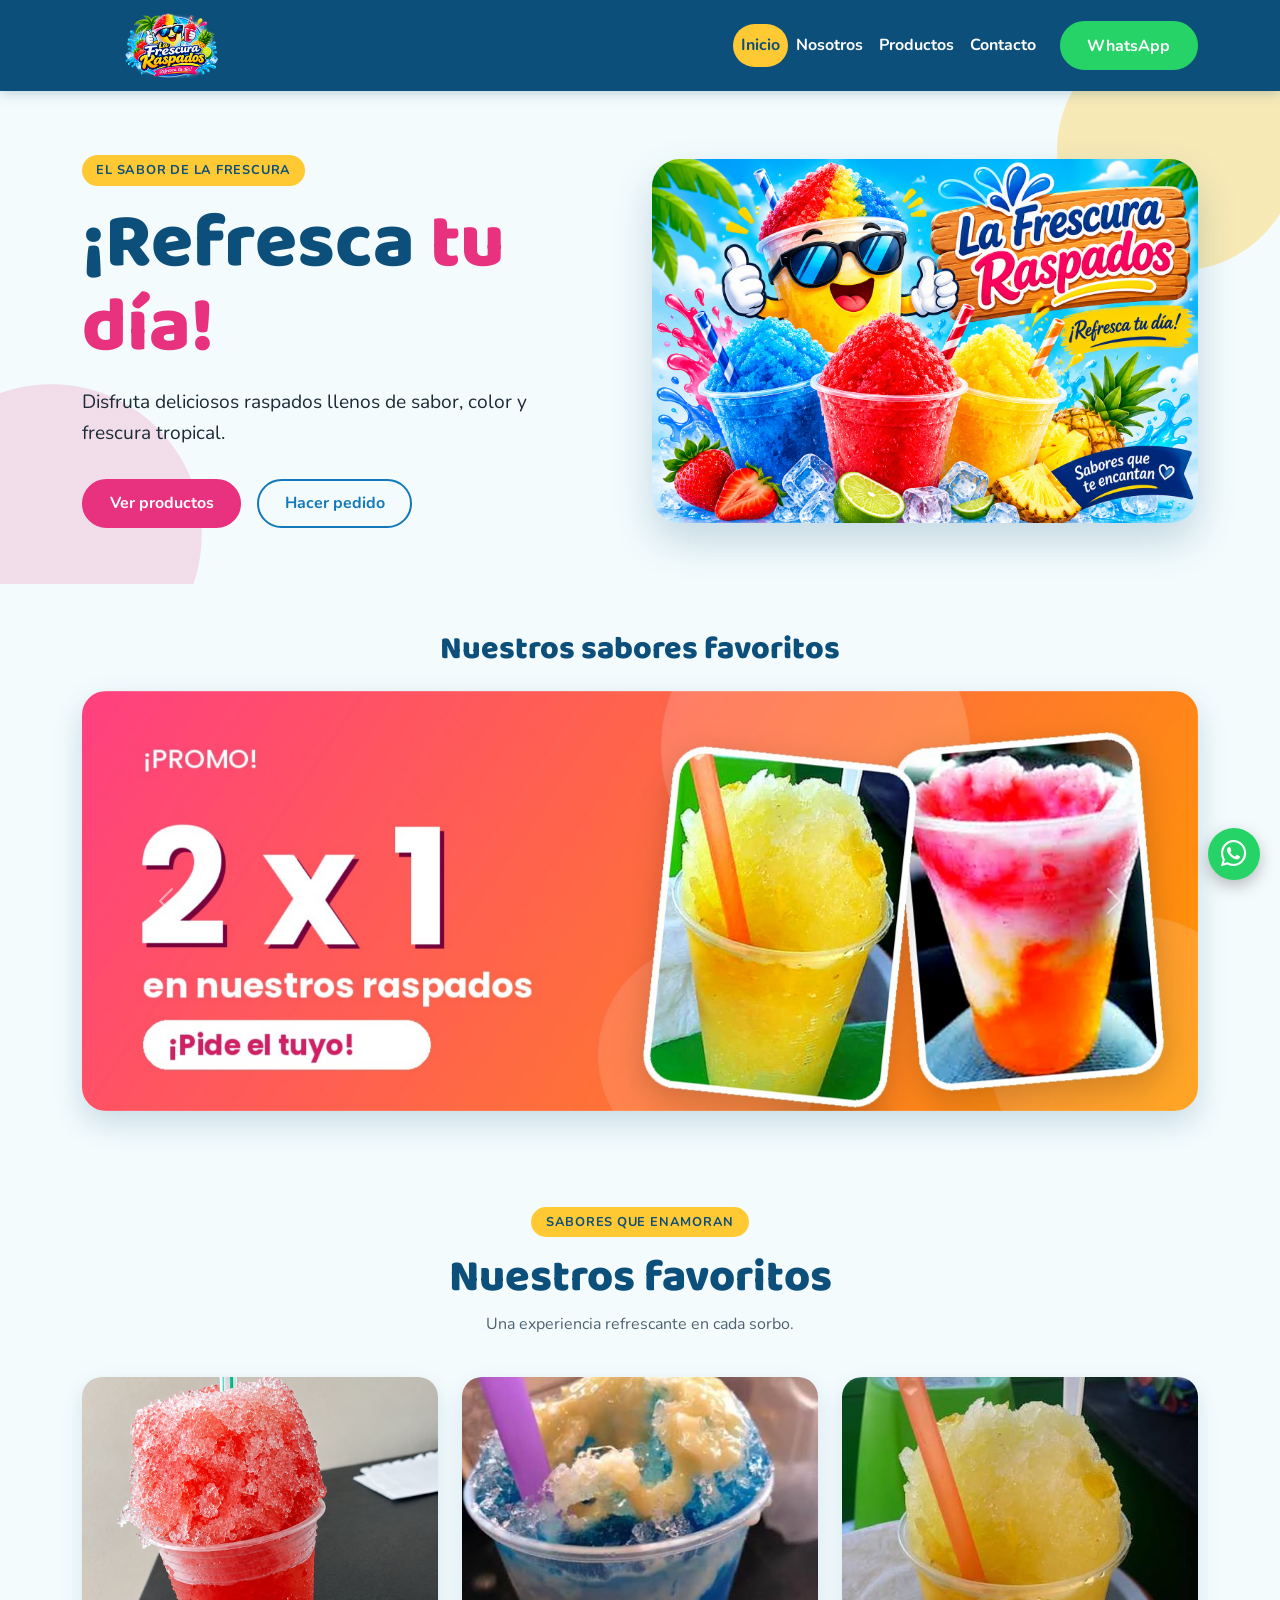
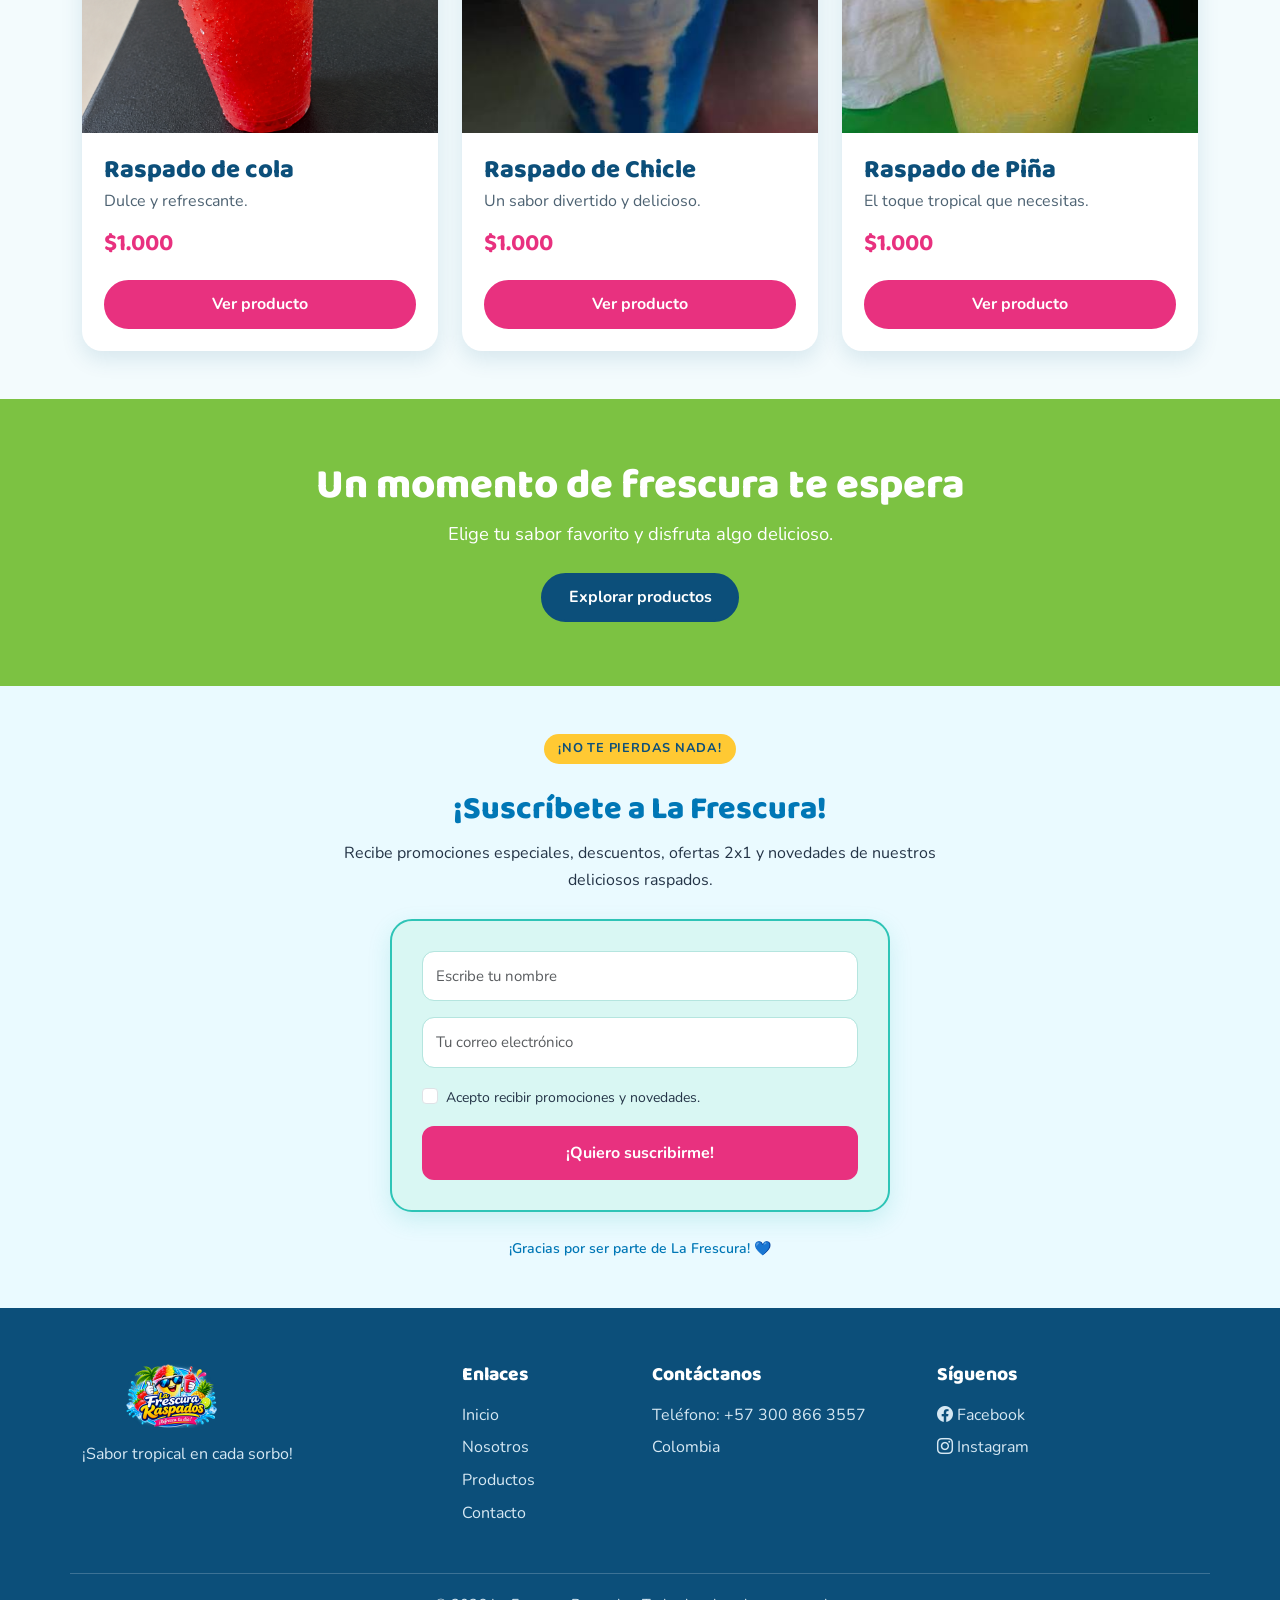
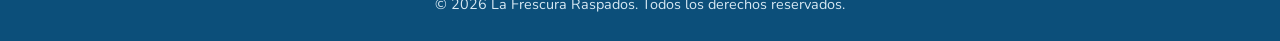
==== commit 2bd2383e: "nn" ====
--- a/index.html
+++ b/index.html
@@ -163,63 +163,83 @@
 </section>
 
 
-<div class="newsletter-contenedor">
-
-    <form action="https://api.web3forms.com/submit" method="POST">
-
-        <!-- Clave de Web3Forms -->
-        <input type="hidden" name="access_key"
-        value="695f44c3-39dd-45e0-85ff-60c8536bd36b">
-
-        <input type="hidden" name="subject"
-        value="Nueva suscripción - La Frescura Raspados">
-
-        <input type="hidden" name="from_name"
-        value="La Frescura Raspados">
-
-        <!-- Protección contra spam -->
-        <input type="checkbox" name="botcheck"
-        style="display:none;">
-
-        <!-- Nombre -->
-        <div class="mb-3">
-            <input type="text"
-            name="name"
-            class="form-control"
-            placeholder="Escribe tu nombre"
-            required>
-        </div>
-
-        <!-- Correo -->
-        <div class="mb-3">
-            <input type="email"
-            name="email"
-            class="form-control"
-            placeholder="Tu correo electrónico"
-            required>
-        </div>
-
-        <!-- Autorización -->
-        <div class="form-check mb-3">
-            <input type="checkbox"
-            class="form-check-input"
-            id="acepto"
-            name="consentimiento"
-            value="Acepto recibir promociones"
-            required>
-
-            <label class="form-check-label" for="acepto">
-                Acepto recibir promociones y novedades.
-            </label>
-        </div>
-
-        <button type="submit" class="btn btn-rosa">
-            ¡Quiero suscribirme!
-        </button>
-
-    </form>
-
-</div>
+<section class="suscripcion py-5">
+
+    <div class="container text-center">
+
+        <span class="etiqueta">¡NO TE PIERDAS NADA!</span>
+
+        <h2>¡Suscríbete a La Frescura!</h2>
+
+        <p class="texto-suscripcion">
+            Recibe promociones especiales, descuentos, ofertas 2x1
+            y novedades de nuestros deliciosos raspados.
+        </p>
+
+        <div class="newsletter-contenedor">
+
+            <form action="https://api.web3forms.com/submit" method="POST">
+
+                <!-- Clave de Web3Forms -->
+                <input type="hidden" name="access_key"
+                value="695f44c3-39dd-45e0-85ff-60c8536bd36b">
+
+                <input type="hidden" name="subject"
+                value="Nueva suscripción - La Frescura Raspados">
+
+                <input type="hidden" name="from_name"
+                value="La Frescura Raspados">
+
+                <!-- Protección contra spam -->
+                <input type="checkbox" name="botcheck" style="display:none;">
+
+                <!-- Nombre -->
+                <div class="mb-3">
+                    <input type="text"
+                    name="name"
+                    class="form-control"
+                    placeholder="Escribe tu nombre"
+                    required>
+                </div>
+
+                <!-- Correo -->
+                <div class="mb-3">
+                    <input type="email"
+                    name="email"
+                    class="form-control"
+                    placeholder="Tu correo electrónico"
+                    required>
+                </div>
+
+                <!-- Autorización -->
+                <div class="form-check mb-3 text-start">
+                    <input type="checkbox"
+                    class="form-check-input"
+                    id="acepto"
+                    name="consentimiento"
+                    value="Acepto recibir promociones"
+                    required>
+
+                    <label class="form-check-label" for="acepto">
+                        Acepto recibir promociones y novedades.
+                    </label>
+                </div>
+
+                <button type="submit" class="btn btn-rosa w-100">
+                    ¡Quiero suscribirme!
+                </button>
+
+            </form>
+
+        </div>
+
+        <small class="mensaje-suscripcion">
+            ¡Gracias por ser parte de La Frescura! 💙
+        </small>
+
+    </div>
+
+</section>
 
 
 <footer class="pie-pagina">
